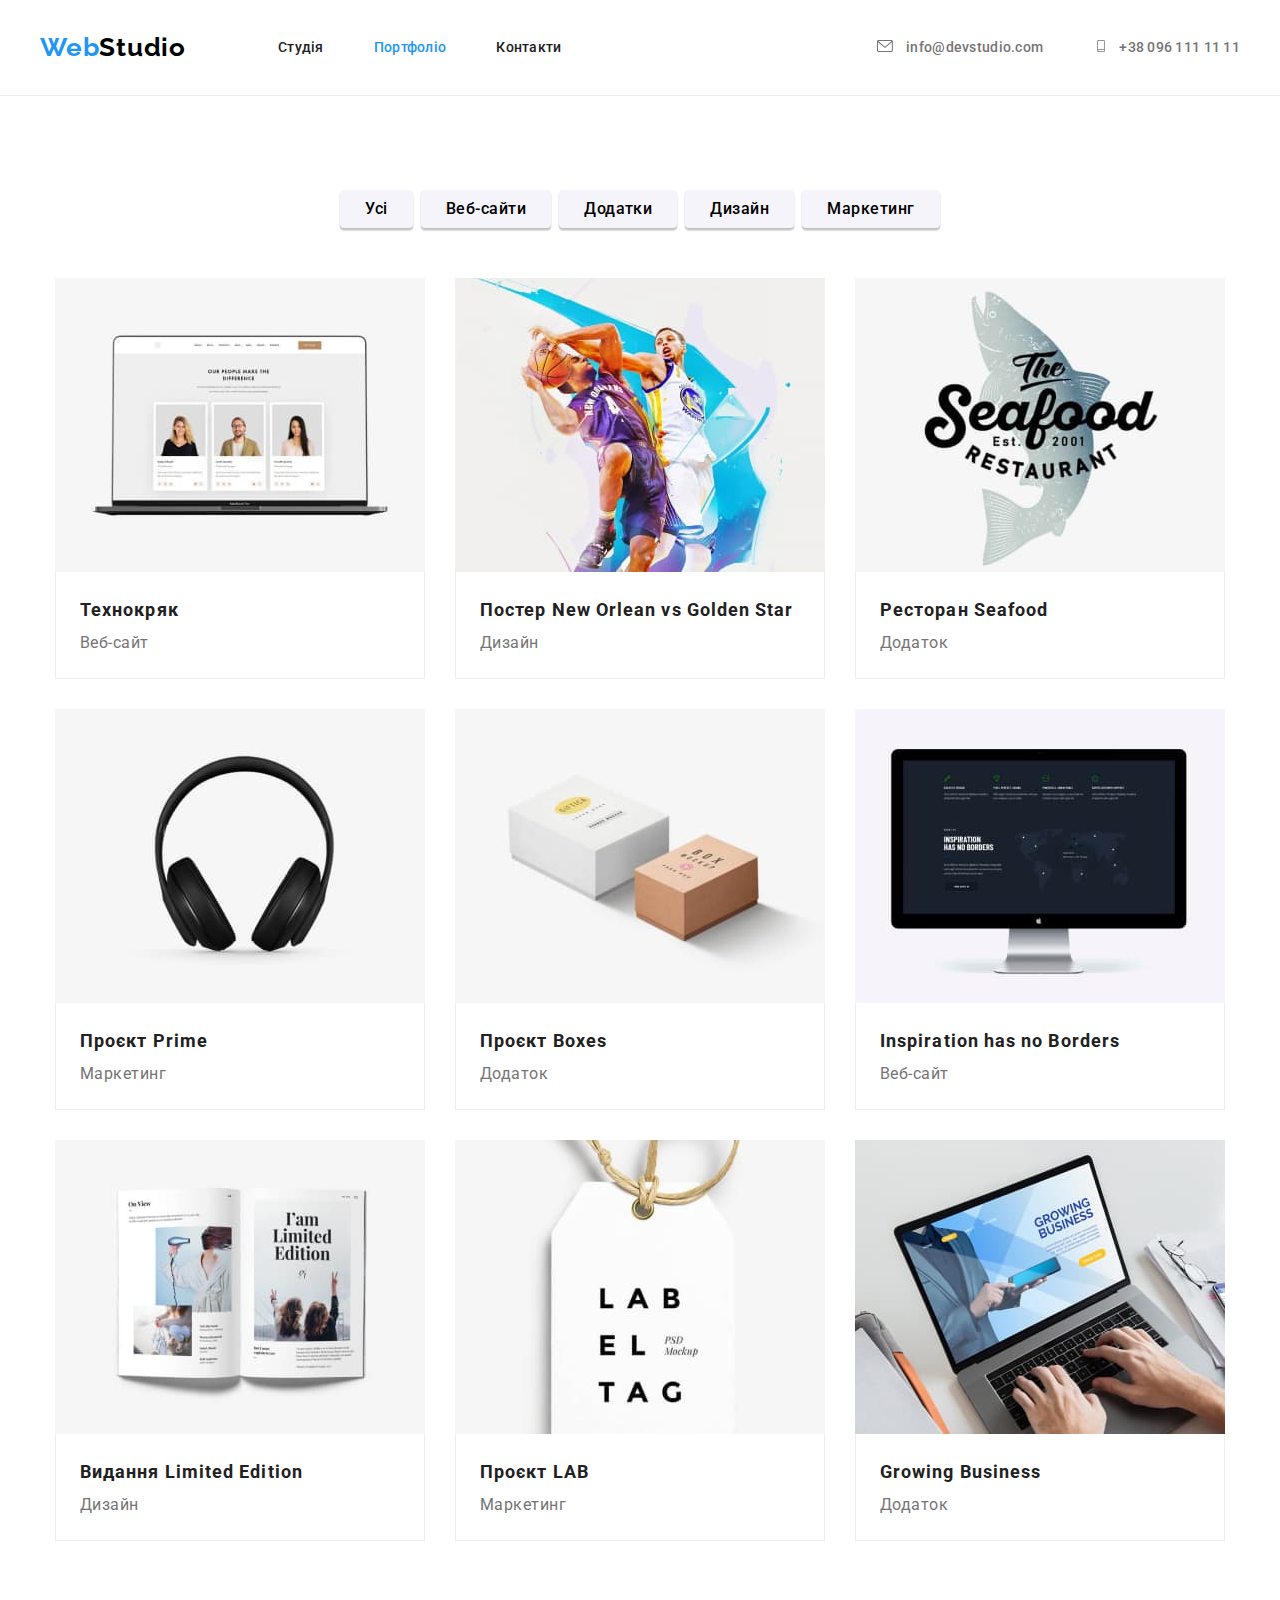
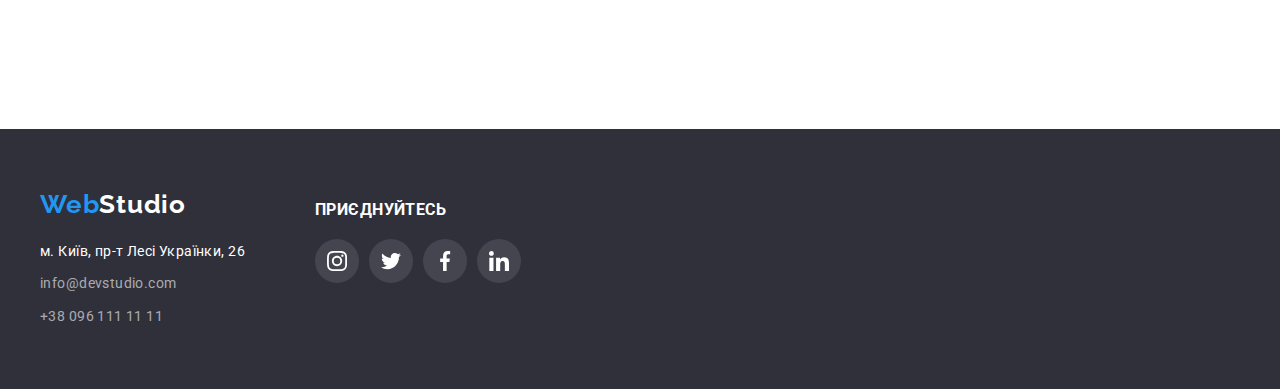
==== portfolio.html @ 9e23d70c "Initial commit" ====
<!DOCTYPE html>
<html lang="uk">
  <head>
    <meta charset="UTF-8" />
    <meta http-equiv="X-UA-Compatible" content="IE=edge" />
    <meta name="viewport" content="width=device-width, initial-scale=1.0" />
    <link 
      rel="stylesheet" 
      href="https://cdnjs.cloudflare.com/ajax/libs/modern-normalize/1.1.0/modern-normalize.min.css 
" 
    />
    <link rel="stylesheet" href="./css/styles.css" />
    <link rel="preconnect" href="https://fonts.googleapis.com" />
    <link rel="preconnect" href="https://fonts.gstatic.com" crossorigin />
    <link
      href="https://fonts.googleapis.com/css2?family=Raleway:wght@700&family=Roboto:wght@400;500;700;900&display=swap"
      rel="stylesheet"
    />
    <title>Студія</title>
  </head>
  <body class="body">
    <header class="header">
      <div class="container header-container">
      <nav class="navigation">
        <a href="/" class="web"><span class="webt">Web</span>Studio</a>
        <ul class="headerlist">
          <li class="nav-item"><a href="./index.html" class="studio ">Студія</a></li>
          <li class="nav-item"><a href="./portfolio.html" class="port current">Портфоліо</a></li>
          <li class="nav-item"><a href="" class="cont">Контакти</a></li>
        </ul>
      </nav>
      <ul class="info">
        <li class="nav-item">
          <a href="mailto:info@devstudio.com" class="mail"
            ><svg class="mail-svg" width="16" height="12">
              <use href="./images/icons.svg#mail"></use>
            </svg> info@devstudio.com</a
          >
        </li>
        <li class="nav-item"><a href="tel:+380961111111" class="tel"><svg class="tel-svg" width="16" height="12">
          <use href="./images/icons.svg#tel"></use>
        </svg>+38 096 111 11 11</a></li>
      </ul>
      </div>
    </header>

    <main>
      <section class="section-port">
        <div class="container port-container">
        <h1 class="port-title">Портфоліо</h1>
        <ul class="port-btns">
          <li><button class="port-btn" type="button">Усі</button></li>
          <li><button class="port-btn" type="button">Веб-сайти</button></li>
          <li><button class="port-btn" type="button">Додатки</button></li>
          <li><button class="port-btn" type="button">Дизайн</button></li>
          <li><button class="port-btn" type="button">Маркетинг</button></li>
        </ul>
        <ul class="port-items">
          <li class="port-item">
            <a href="" class="port-link"
              ><img src="./images/portfolio1.jpg" alt="" width="370" />
              <div class="port-div">
              <h2 class="port-titles">Технокряк</h2>
              <p class="port-text">Веб-сайт</p>
              </div>
            </a>
          </li>
          <li class="port-item">
            <a href="" class="port-link"
              ><img src="./images/portfolio2.jpg" alt="" width="370" />
              <div class="port-div">
              <h2 class="port-titles">Постер New Orlean vs Golden Star</h2>
              <p class="port-text">Дизайн</p>
          </div></a>
          </li>
          <li class="port-item">
            <a href="" class="port-link"
              ><img src="./images/portfolio3.jpg" alt="" width="370" />
              <div class="port-div">
              <h2 class="port-titles">Ресторан Seafood</h2>
              <p class="port-text">Додаток</p>
          </div>
          </a>
          </li>
          <li class="port-item">
            <a href="" class="port-link"
              ><img src="./images/portfolio4.jpg" alt="" width="370" />
              <div class="port-div">
              <h2 class="port-titles">Проєкт Prime</h2>
              <p class="port-text">Маркетинг</p>
              </div>
              </a>
          </li>
          <li class="port-item">
            <a href="" class="port-link"
              ><img src="./images/portfolio5.jpg" alt="" width="370" />
              <div class="port-div">
              <h2 class="port-titles">Проєкт Boxes</h2>
              <p class="port-text">Додаток</p>
          </div>
        </a>
          </li>
          <li class="port-item">
            <a href="" class="port-link"
              ><img src="./images/portfolio6.jpg" alt="" width="370" />
              <div class="port-div">
              <h2 class="port-titles">Inspiration has no Borders</h2>
              <p class="port-text">Веб-сайт</p>
          </div>
        </a>
          </li>
          <li class="port-item">
            <a href="" class="port-link"
              ><img src="./images/portfolio7.jpg" alt="" width="370" />
              <div class="port-div">
              <h2 class="port-titles">Видання Limited Edition</h2>
              <p class="port-text">Дизайн</p>
          </div>
        </a>
          </li>
          <li class="port-item">
            <a href="" class="port-link"
              ><img src="./images/portfolio8.jpg" alt="" width="370" />
              <div class="port-div">
              <h2 class="port-titles">Проєкт LAB</h2>
              <p class="port-text">Маркетинг</p>
          </div>
        </a>
          </li>
          <li class="port-item">
            <a href="" class="port-link"
              ><img src="./images/portfolio9.jpg" alt="" width="370" />
              <div class="port-div">
              <h2 class="port-titles">Growing Business</h2>
              <p class="port-text">Додаток</p>
          </div>
        </a>
          </li>
        </ul>
        </div>
      </section>
    </main>



    <footer class="footer">
      <div class="container footer-container">
      <address class="footer-address">
        <a href="" class="footer-web"><span class="webt">Web</span>Studio</a>
        <ul class="footer-nav">
          <li class="footer-text">
            <a
              href="https://goo.gl/maps/LbcGju75ScbFFyYE7"
              target="_blank"
              rel="noferrer noopenner nofollow"
              class="footer-text"
              >м. Київ, пр-т Лесі Українки, 26</a
            >
          </li>
          <li class="footer-text">
            <a href="mailto:info@devstudio.com" class="footer-mail"
              >info@devstudio.com</a
            >
          </li>
          <li class="footer-text">
            <a href="tel:+380961111111" class="footer-tel">+38 096 111 11 11</a>
          </li>
        </ul>
      </address>
      <div class="footer-cont">
        <h3 class="footer-title">приєднуйтесь</h3>
          <ul class="footer-list">
            <li class="footer-item">
              <a class="footer-link" href="https://www.instagram.com"
              rel="noreferrer nooppener nofollow"
              target="_blank">
                <svg width="20" height="20">
                  <use href="./images/icons.svg#instagram"></use>
                </svg>
              </a>
            </li>
            <li class="footer-item">
              <a class="footer-link" href="https://www.twitter.com"
              rel="noreferrer nooppener nofollow"
              target="_blank">
                <svg width="20" height="20">
                  <use href="./images/icons.svg#twitter"></use>
                </svg>
              </a>
            </li>
            <li class="footer-item">
              <a class="footer-link" href="https://www.facebook.com"
              rel="noreferrer nooppener nofollow"
              target="_blank">
                <svg width="20" height="20">
                  <use href="./images/icons.svg#facebook"></use>
                </svg>
              </a>
            </li>
            <li class="footer-item">
              <a class="footer-link" href="https://www.linkedin.com"
              rel="noreferrer nooppener nofollow"
              target="_blank">
                <svg width="20" height="20">
                  <use href="./images/icons.svg#linkedin"></use>
                </svg>
              </a>
            </li>
          </ul>
        
      </div>
      </div>
    </footer>
  </body>
</html>
---- css/styles.css ----
:root {
  /* Кольори макету */

  --main-clr: #2196f3;
  --dark-grey-clr: #2f303a;
  --light-clr: #f5f5f5;
  --light-grey-clr: #f5f4fa;
  --grey-txt-clr: #757575;
  --dark-txt-clr: #212121;
  --light-txt-clr: #ffffff;
  --foot-grey-clr: rgba(255, 255, 255, 0.6);
  --dark-clr: #000000;
  --btn-clr: #188ce8;
  --icon-color: #afb1b8;

  /* Шрифти макету */

  --main-font: "Roboto", sans-serif;
  --logo-font: "Raleway", sans-serif;
}

h1,
h2,
h3,
h4,
h5,
h6,
p,
ul {
  margin: 0;
}

img {
  display: block;
}

.container {
  width: 1200px;
  padding-left: 15px;
  padding-right: 15px;
  margin: 0 auto;
}

.navigation,
.info {
  display: flex;
  align-items: center;
}

.navigation {
  margin-right: auto;
}

.body {
  font-family: "Roboto", sans-serif;
  color: var(--grey-txt-clr);
  font-size: 14px;
  letter-spacing: 0.03em;
}

.header {
  border-bottom: 1px solid #ececec;
}

.header-container {
  display: flex;
  align-items: center;
  margin-right: auto;
  padding: 32px 0;
}

.webt {
  font-family: var(--logo-font);
  font-weight: 700;
  font-size: 26px;
  line-height: 1.19;
  /* identical to box height */

  letter-spacing: 0.03em;

  color: var(--main-clr);
}

.web {
  font-family: var(--logo-font);
  font-weight: 700;
  font-size: 26px;
  line-height: 1.19;
  /* identical to box height */

  letter-spacing: 0.03em;
  color: var(--dark-clr);
  text-decoration: none;
  margin-right: 92px;
}

.headerlist,
.info {
  list-style: none;
  display: flex;
  gap: 50px;
  padding: 0;
}

.studio,
.port,
.cont,
.mail,
.tel {
  text-decoration: none;
  color: inherit;
  padding: 32px 0;
}

.studio {
  font-weight: 500;
  font-size: 14px;
  line-height: 1.14;
  letter-spacing: 0.02em;
  color: var(--dark-txt-clr);
  text-decoration: none;
}

.studio.current {
  color: var(--main-clr);
}

.studio:hover {
  color: var(--main-clr);
}

.port {
  font-weight: 500;
  font-size: 14px;
  line-height: 1.14;
  letter-spacing: 0.02em;
  color: var(--dark-txt-clr);
  text-decoration: none;
}

.port.current {
  color: var(--main-clr);
}

.port:hover {
  color: var(--main-clr);
}

.cont {
  font-weight: 500;
  font-size: 14px;
  line-height: 1.14;
  letter-spacing: 0.02em;
  color: var(--dark-txt-clr);
  text-decoration: none;
}

.cont:hover {
  color: var(--main-clr);
}

.mail {
  font-weight: 500;
  font-size: 14px;
  line-height: 1.14;
  letter-spacing: 0.02em;
  color: var(--grey-txt-clr);
  text-decoration: none;
  padding: 32px 0;
  fill: var(--grey-txt-clr);
}

.mail:hover {
  color: var(--main-clr);
  fill: var(--main-clr);
}

.mail-svg {
  margin-right: 10px;
}

.tel {
  font-weight: 500;
  font-size: 14px;
  line-height: 1.14;
  letter-spacing: 0.02em;
  color: var(--grey-txt-clr);
  text-decoration: none;
  padding: 32px 0;
  fill: var(--grey-txt-clr);
}

.tel:hover {
  color: var(--main-clr);
  fill: var(--main-clr);
}

.tel-svg {
  margin-right: 10px;
}

.main-info {
  background-color: var(--dark-grey-clr);
  padding-top: 200px;
  padding-bottom: 200px;
  background-image: linear-gradient(
      rgba(47, 48, 58, 0.4),
      rgba(47, 48, 58, 0.4)
    ),
    url(../images/business.jpg);
  background-size: cover;
  background-position: center;
  background-repeat: no-repeat;
  height: 600px;
  width: 1600px;
  margin: 0 auto;
}

.view {
  font-weight: 900;
  font-size: 44px;
  line-height: 1.36;
  /* or 136% */

  text-align: center;
  letter-spacing: 0.06em;
  text-transform: uppercase;
  color: var(--light-txt-clr);
  flex-wrap: wrap;
  width: 696px;
  margin: 0 auto 30px;
}

.main-btn {
  font-weight: 700;
  font-size: 16px;
  line-height: 1.87;
  /* identical to box height, or 188% */

  display: flex;
  align-items: center;
  text-align: center;
  cursor: pointer;
  color: var(--light-txt-clr);
  background-color: var(--main-clr);
  box-shadow: 0px 4px 4px rgba(0, 0, 0, 0.15);
  border-radius: 4px;
  padding: 10px 32px;
  border: transparent;
  width: 216px;
  margin: 0 auto;
}

.main-btn:hover {
  background-color: var(--btn-clr);
}

.benefit-container {
  display: flex;
}

.benefits {
  padding: 94px 0;
}

.benefit-list {
  display: flex;
  gap: 30px;
  padding-left: 0;
}

.our-benefits {
  display: none;
}

.detail {
  height: 120px;
  background-color: var(--light-grey-clr);
  display: flex;
  justify-content: center;
  align-items: center;
  margin-bottom: 30px;
}

.benefits-sum {
  list-style: none;
  width: 270px;
}

.benefits-title {
  font-weight: 700;
  font-size: 14px;
  line-height: 1.14;
  letter-spacing: 0.03em;
  text-transform: uppercase;
  color: var(--dark-txt-clr);
  text-decoration: none;
  margin-bottom: 10px;
}

.benefits-text {
  font-weight: 400;
  font-size: 14px;
  line-height: 1.71;
  /* or 171% */

  letter-spacing: 0.03em;
  color: var(--grey-txt-clr);
  gap: 30px;
}

.images {
  padding-bottom: 94px;
}

.images-container {
  display: flex;
  flex-direction: column;
  justify-content: center;
  align-items: center;
}

.images-title {
  font-weight: 700;
  font-size: 36px;
  line-height: 1.16;
  text-align: center;
  letter-spacing: 0.03em;
  color: var(--dark-txt-clr);
  margin-bottom: 50px;
}

.images-list {
  list-style: none;
  display: flex;
  gap: 30px;
  padding: 0;
}
.team {
  background-color: var(--light-grey-clr);
}

.person-container {
  padding-top: 94px;
  padding-bottom: 94px;
}

.person-list {
  list-style: none;
  display: flex;
  gap: 30px;
  padding: 0;
}

.person-team {
  font-weight: 700;
  font-size: 36px;
  line-height: 1.16;
  text-align: center;
  letter-spacing: 0.03em;
  color: var(--dark-txt-clr);
  margin-bottom: 50px;
}

.person-text {
  background-color: #ffffff;
  box-shadow: 0px 1px 3px rgba(0, 0, 0, 0.12), 0px 1px 1px rgba(0, 0, 0, 0.14),
    0px 2px 1px rgba(0, 0, 0, 0.2);
  border-radius: 0px 0px 4px 4px;
}

.names {
  font-weight: 500;
  font-size: 16px;
  line-height: 1.18;
  /* identical to box height */

  text-align: center;
  letter-spacing: 0.03em;
  color: var(--dark-txt-clr);
  margin-bottom: 10px;
}

.team-text {
  font-weight: 400;
  font-size: 16px;
  line-height: 1.18;
  /* identical to box height */

  text-align: center;
  letter-spacing: 0.03em;
  color: var(--grey-txt-clr);
}

.social-cont {
  padding: 30px 0;
}

.social {
  list-style: none;
  display: flex;
  justify-content: center;
  align-items: center;
  padding: 0;
  gap: 10px;
  margin-top: 16px;
}

.social-item {
}

.social-link {
  width: 44px;
  height: 44px;
  background-color: var(--light-txt-clr);
  border-radius: 50%;
  fill: var(--icon-color);
  display: flex;
  justify-content: center;
  align-items: center;
}

.social-link:hover,
.social-link:focus {
  background-color: var(--main-clr);
  fill: var(--light-txt-clr);
}

.clients {
  padding: 94px 0;
}

.clients-title {
  font-weight: 700;
  font-size: 36px;
  line-height: calc(42 / 36);
  text-align: center;
  letter-spacing: 0.03em;
  margin-bottom: 50px;
  color: var(--dark-txt-clr);
}

.clients-list {
  list-style: none;
  display: flex;
  padding: 0;
  gap: 30px;
}

.clients-cont {
  display: flex;
  justify-content: center;
  align-items: center;
}

.clients-item {
}

.clients-link {
  fill: var(--icon-color);
  width: 170px;
  height: 92px;
  border: 1px solid #afb1b8;
  display: flex;
  justify-content: center;
  align-items: center;
  border-radius: 4px;
}

.clients-link:hover,
.clients-link:focus {
  fill: var(--main-clr);
  border: 1px solid var(--main-clr);
}

.footer-container {
  padding: 60px 0;
  display: flex;
}

.footer-address {
  margin-right: 70px;
}

.footer {
  background-color: var(--dark-grey-clr);
}

.footer-web {
  font-family: var(--logo-font);
  font-weight: 700;
  font-size: 26px;
  line-height: 1.19;
  /* identical to box height */

  letter-spacing: 0.03em;
  color: var(--light-txt-clr);
  text-decoration: none;
  display: inline-block;
  margin-bottom: 20px;
  font-style: normal;
}

.footer-nav {
  list-style: none;
  padding-left: 0;
}

.footer-text {
  font-style: normal;
  font-weight: 400;
  font-size: 14px;
  line-height: 1.71;
  /* or 171% */

  letter-spacing: 0.03em;
  color: var(--light-txt-clr);
  text-decoration: none;
  margin-bottom: 9px;
}

.footer-text:last-child {
  margin-bottom: 0px;
}

.footer-text:hover {
  color: var(--main-clr);
}

.footer-mail {
  font-style: normal;
  font-weight: 400;
  font-size: 14px;
  line-height: 1.71;
  /* or 171% */

  letter-spacing: 0.03em;
  color: var(--foot-grey-clr);
  text-decoration: none;
  display: inline-block;
}

.footer-mail:hover {
  color: var(--main-clr);
}

.footer-tel {
  font-style: normal;
  font-weight: 400;
  font-size: 14px;
  line-height: 1.71;
  /* or 171% */

  letter-spacing: 0.03em;
  color: var(--foot-grey-clr);
  text-decoration: none;
}

.footer-tel:hover {
  color: var(--main-clr);
}

.footer-cont {
}

.footer-title {
  text-transform: uppercase;
  padding-top: 12px;
  color: var(--light-txt-clr);
}

.footer-list {
  list-style: none;
  display: flex;
  padding: 0;
  gap: 10px;
  margin-top: 20px;
}

.footer-item {
}

.footer-link {
  width: 44px;
  height: 44px;
  background-color: rgba(255, 255, 255, 0.1);
  border-radius: 50%;
  display: flex;
  justify-content: center;
  align-items: center;
  fill: var(--light-txt-clr);
}

.footer-link:hover,
.footer-link:focus {
  background-color: var(--main-clr);
  fill: var(--light-txt-clr);
}

.section-port {
  padding-top: 94px;
  padding-bottom: 94px;
}

.port-container {
  display: flex;
  flex-direction: column;
  align-items: center;
}

.port-title {
  display: none;
}

.port-btns {
  list-style: none;
  display: flex;
  gap: 8px;
  padding-left: 0;
  margin-bottom: 50px;
}

.port-btn {
  cursor: pointer;
  background-color: var(--light-grey-clr);
  border: 0;
  font-weight: 500;
  font-size: 16px;
  font-family: inherit;
  line-height: 1.62;
  text-align: center;
  letter-spacing: 0.03em;
  border: transparent;
  border-radius: 4px;
  padding: 6px 25px;
  box-shadow: 0px 3px 1px rgba(0, 0, 0, 0.1), 0px 1px 2px rgba(0, 0, 0, 0.08),
    0px 2px 2px rgba(0, 0, 0, 0.12);
}

.port-btn:hover,
.port-btn:focus {
  background-color: var(--main-clr);
  color: var(--light-txt-clr);
}

.port-items {
  display: flex;
  flex-wrap: wrap;
  gap: 30px;
  padding: 0 0 94px;
}

.port-div {
  padding: 20px 24px;
  border-right: 1px solid #eeeeee;
  border-left: 1px solid #eeeeee;
  border-bottom: 1px solid #eeeeee;
}

.port-item {
  background-color: #ffffff;
  border: 0 solid #eeeeee;
  list-style: none;
  width: calc((100% - 60px) / 3);
  padding: 0;
}

.port-link:hover,
.port-link:focus {
  box-shadow: 0px 1px 1px rgba(0, 0, 0, 0.12), 0px 4px 4px rgba(0, 0, 0, 0.06),
    1px 4px 6px rgba(0, 0, 0, 0.16);
}

.port-link {
  display: block;
  text-decoration: none;
  color: var(--dark-txt-clr);
  width: 370px;
}

.port-titles {
  font-weight: 700;
  font-size: 18px;
  line-height: 2;
  letter-spacing: 0.06em;
}

.port-text {
  font-size: 16px;
  line-height: 1.87;
  letter-spacing: 0.03em;
  color: var(--grey-txt-clr);
}
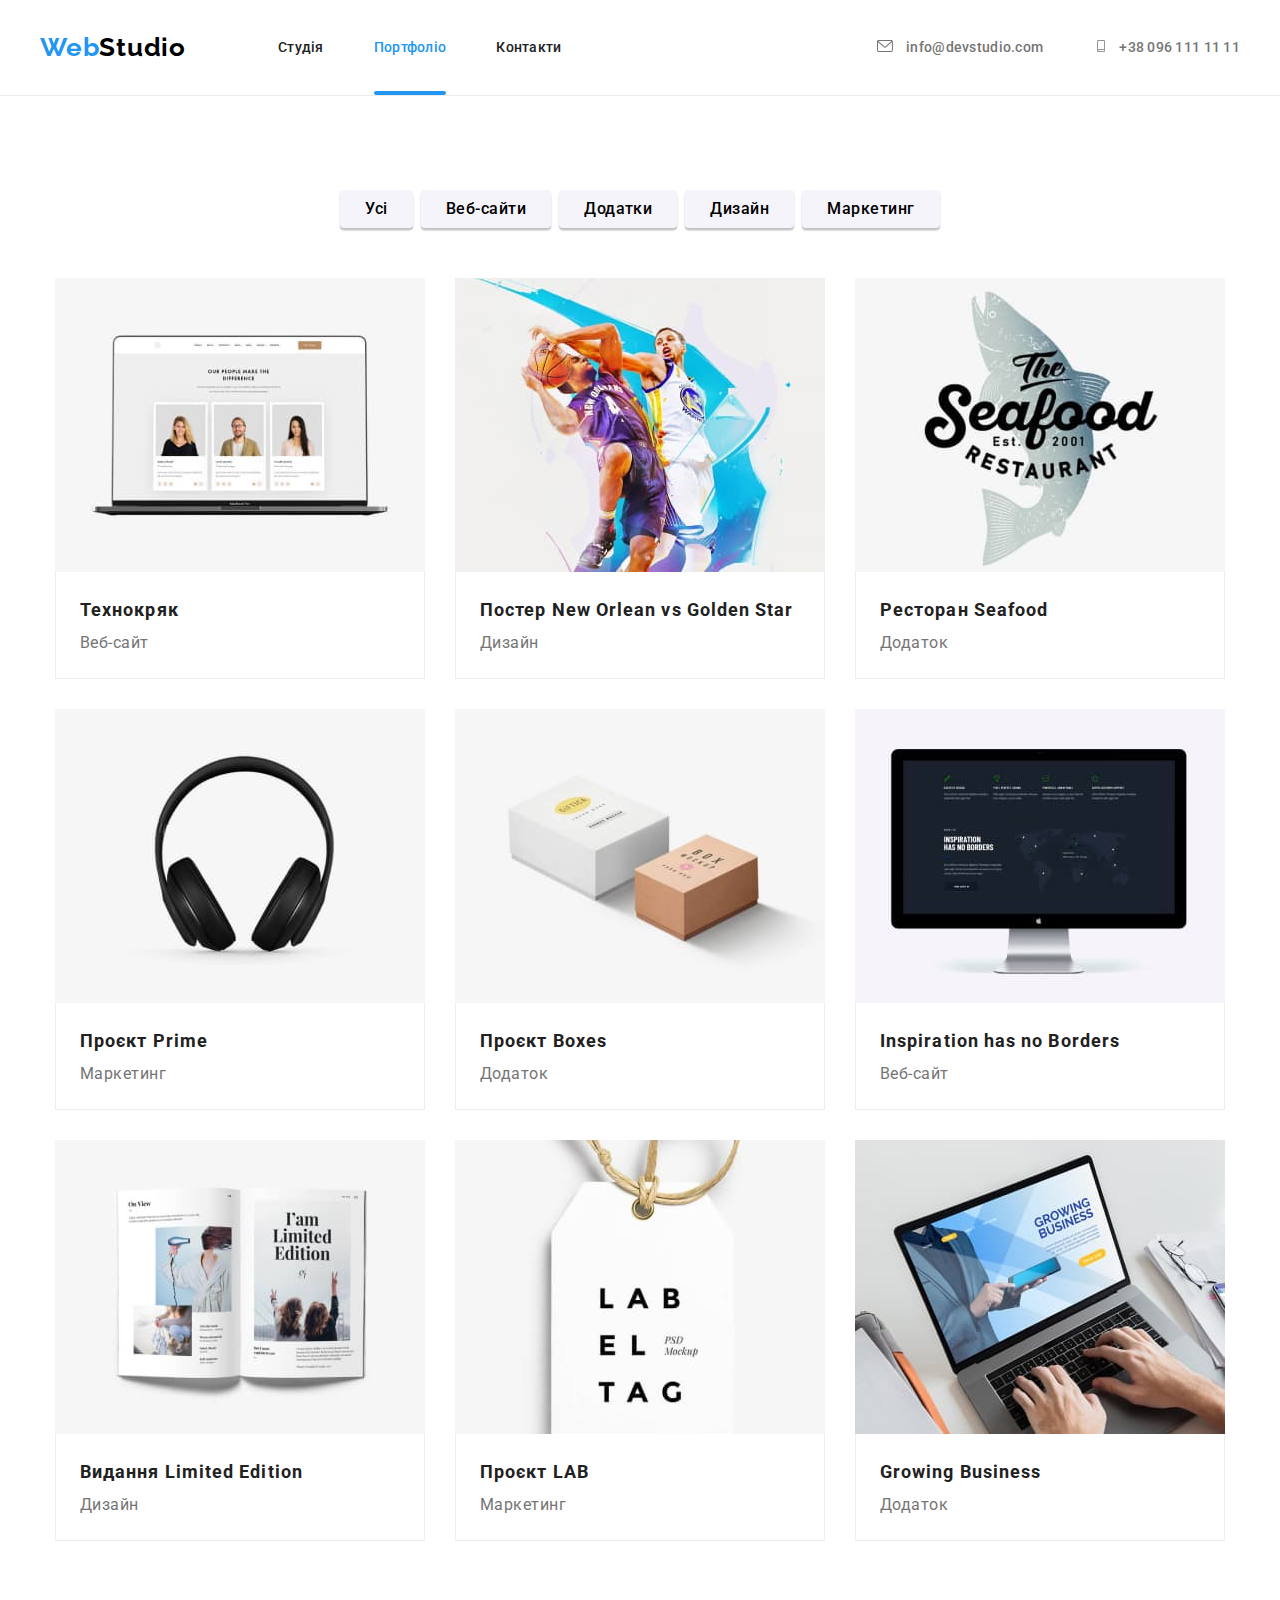
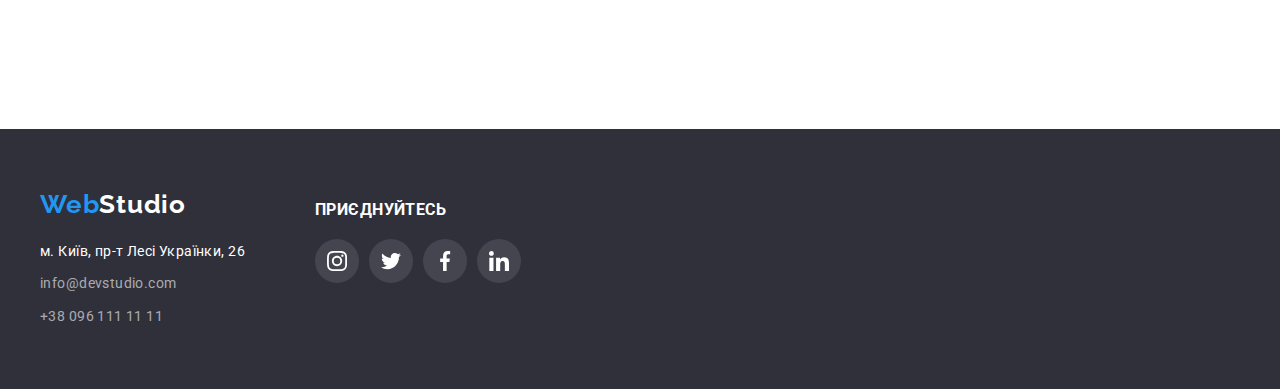
==== commit 51e7036b: "виконано ДЗ" ====
--- a/portfolio.html
+++ b/portfolio.html
@@ -57,8 +57,12 @@
         </ul>
         <ul class="port-items">
           <li class="port-item">
+            <div class="thumb-port">
             <a href="" class="port-link"
               ><img src="./images/portfolio1.jpg" alt="" width="370" />
+              <div class="port-overlay"><p class="overlay-text">Ресурс пропонує комплексні пропозиції з різним рівнем функціоналу та сервісів. Все це дозволить відвідувачу отримати вичерпні відомості про компанію чи приватну особу.
+</p></div>
+              </div>
               <div class="port-div">
               <h2 class="port-titles">Технокряк</h2>
               <p class="port-text">Веб-сайт</p>
@@ -66,16 +70,24 @@
             </a>
           </li>
           <li class="port-item">
+          <div class="thumb-port">
             <a href="" class="port-link"
               ><img src="./images/portfolio2.jpg" alt="" width="370" />
+              <div class="port-overlay"><p class="overlay-text">Ресурс пропонує комплексні пропозиції з різним рівнем функціоналу та сервісів. Все це дозволить відвідувачу отримати вичерпні відомості про компанію чи приватну особу.
+</p></div>
+</div>
               <div class="port-div">
               <h2 class="port-titles">Постер New Orlean vs Golden Star</h2>
               <p class="port-text">Дизайн</p>
           </div></a>
           </li>
           <li class="port-item">
+                        <div class="thumb-port">
             <a href="" class="port-link"
               ><img src="./images/portfolio3.jpg" alt="" width="370" />
+              <div class="port-overlay"><p class="overlay-text">Ресурс пропонує комплексні пропозиції з різним рівнем функціоналу та сервісів. Все це дозволить відвідувачу отримати вичерпні відомості про компанію чи приватну особу.
+</p></div>
+</div>
               <div class="port-div">
               <h2 class="port-titles">Ресторан Seafood</h2>
               <p class="port-text">Додаток</p>
@@ -83,8 +95,12 @@
           </a>
           </li>
           <li class="port-item">
+                        <div class="thumb-port">
             <a href="" class="port-link"
               ><img src="./images/portfolio4.jpg" alt="" width="370" />
+              <div class="port-overlay"><p class="overlay-text">Ресурс пропонує комплексні пропозиції з різним рівнем функціоналу та сервісів. Все це дозволить відвідувачу отримати вичерпні відомості про компанію чи приватну особу.
+</p></div>
+</div>
               <div class="port-div">
               <h2 class="port-titles">Проєкт Prime</h2>
               <p class="port-text">Маркетинг</p>
@@ -92,8 +108,12 @@
               </a>
           </li>
           <li class="port-item">
+                        <div class="thumb-port">
             <a href="" class="port-link"
               ><img src="./images/portfolio5.jpg" alt="" width="370" />
+              <div class="port-overlay"><p class="overlay-text">Ресурс пропонує комплексні пропозиції з різним рівнем функціоналу та сервісів. Все це дозволить відвідувачу отримати вичерпні відомості про компанію чи приватну особу.
+</p></div>
+</div>
               <div class="port-div">
               <h2 class="port-titles">Проєкт Boxes</h2>
               <p class="port-text">Додаток</p>
@@ -101,8 +121,12 @@
         </a>
           </li>
           <li class="port-item">
+                        <div class="thumb-port">
             <a href="" class="port-link"
               ><img src="./images/portfolio6.jpg" alt="" width="370" />
+              <div class="port-overlay"><p class="overlay-text">Ресурс пропонує комплексні пропозиції з різним рівнем функціоналу та сервісів. Все це дозволить відвідувачу отримати вичерпні відомості про компанію чи приватну особу.
+</p></div>
+</div>
               <div class="port-div">
               <h2 class="port-titles">Inspiration has no Borders</h2>
               <p class="port-text">Веб-сайт</p>
@@ -110,8 +134,12 @@
         </a>
           </li>
           <li class="port-item">
+                        <div class="thumb-port">
             <a href="" class="port-link"
               ><img src="./images/portfolio7.jpg" alt="" width="370" />
+              <div class="port-overlay"><p class="overlay-text">Ресурс пропонує комплексні пропозиції з різним рівнем функціоналу та сервісів. Все це дозволить відвідувачу отримати вичерпні відомості про компанію чи приватну особу.
+</p></div>
+</div>
               <div class="port-div">
               <h2 class="port-titles">Видання Limited Edition</h2>
               <p class="port-text">Дизайн</p>
@@ -119,8 +147,12 @@
         </a>
           </li>
           <li class="port-item">
+                        <div class="thumb-port">
             <a href="" class="port-link"
               ><img src="./images/portfolio8.jpg" alt="" width="370" />
+              <div class="port-overlay"><p class="overlay-text">Ресурс пропонує комплексні пропозиції з різним рівнем функціоналу та сервісів. Все це дозволить відвідувачу отримати вичерпні відомості про компанію чи приватну особу.
+</p></div>
+</div>
               <div class="port-div">
               <h2 class="port-titles">Проєкт LAB</h2>
               <p class="port-text">Маркетинг</p>
@@ -128,11 +160,16 @@
         </a>
           </li>
           <li class="port-item">
+                        <div class="thumb-port">
             <a href="" class="port-link"
               ><img src="./images/portfolio9.jpg" alt="" width="370" />
+              <div class="port-overlay"><p class="overlay-text">Ресурс пропонує комплексні пропозиції з різним рівнем функціоналу та сервісів. Все це дозволить відвідувачу отримати вичерпні відомості про компанію чи приватну особу.
+</p></div>
+</div>
               <div class="port-div">
               <h2 class="port-titles">Growing Business</h2>
               <p class="port-text">Додаток</p>
+              </div>
           </div>
         </a>
           </li>
--- a/css/styles.css
+++ b/css/styles.css
@@ -119,13 +119,30 @@
   letter-spacing: 0.02em;
   color: var(--dark-txt-clr);
   text-decoration: none;
+  position: relative;
+
+  transition-property: color;
+  transition-duration: 250ms;
+  transition-timing-function: cubic-bezier(0.4, 0, 0.2, 1);
 }
 
 .studio.current {
   color: var(--main-clr);
 }
 
-.studio:hover {
+.studio.current::after {
+  content: "";
+  position: absolute;
+  width: 100%;
+  height: 4px;
+  left: 0;
+  bottom: -8px;
+  background-color: var(--main-clr);
+  border-radius: 2px;
+}
+
+.studio:hover,
+.studio:focus {
   color: var(--main-clr);
 }
 
@@ -136,10 +153,26 @@
   letter-spacing: 0.02em;
   color: var(--dark-txt-clr);
   text-decoration: none;
+  position: relative;
+
+  transition-property: color;
+  transition-duration: 250ms;
+  transition-timing-function: cubic-bezier(0.4, 0, 0.2, 1);
 }
 
 .port.current {
   color: var(--main-clr);
+}
+
+.port.current::after {
+  content: "";
+  position: absolute;
+  width: 100%;
+  height: 4px;
+  left: 0;
+  bottom: -8px;
+  background-color: var(--main-clr);
+  border-radius: 2px;
 }
 
 .port:hover {
@@ -153,6 +186,10 @@
   letter-spacing: 0.02em;
   color: var(--dark-txt-clr);
   text-decoration: none;
+
+  transition-property: color;
+  transition-duration: 250ms;
+  transition-timing-function: cubic-bezier(0.4, 0, 0.2, 1);
 }
 
 .cont:hover {
@@ -168,6 +205,10 @@
   text-decoration: none;
   padding: 32px 0;
   fill: var(--grey-txt-clr);
+
+  transition-property: color, fill;
+  transition-duration: 250ms;
+  transition-timing-function: cubic-bezier(0.4, 0, 0.2, 1);
 }
 
 .mail:hover {
@@ -188,6 +229,10 @@
   text-decoration: none;
   padding: 32px 0;
   fill: var(--grey-txt-clr);
+
+  transition-property: color, fill;
+  transition-duration: 250ms;
+  transition-timing-function: cubic-bezier(0.4, 0, 0.2, 1);
 }
 
 .tel:hover {
@@ -249,6 +294,10 @@
   border: transparent;
   width: 216px;
   margin: 0 auto;
+
+  transition-property: background-color;
+  transition-duration: 250ms;
+  transition-timing-function: cubic-bezier(0.4, 0, 0.2, 1);
 }
 
 .main-btn:hover {
@@ -318,6 +367,33 @@
   flex-direction: column;
   justify-content: center;
   align-items: center;
+}
+
+.thumb-images {
+  position: relative;
+}
+
+.images-overlay {
+  position: absolute;
+  width: 100%;
+  height: 70px;
+  display: flex;
+  justify-content: center;
+  align-items: center;
+  color: var(--light-txt-clr);
+  size: 70px;
+  bottom: 0;
+  left: 0;
+  background-color: rgba(47, 48, 58, 0.8);
+}
+
+.images-text {
+  font-weight: 700;
+  font-size: 14px;
+  line-height: 16px;
+  text-align: center;
+  letter-spacing: 0.03em;
+  text-transform: uppercase;
 }
 
 .images-title {
@@ -418,6 +494,10 @@
   display: flex;
   justify-content: center;
   align-items: center;
+
+  transition-property: background-color, fill;
+  transition-duration: 250ms;
+  transition-timing-function: cubic-bezier(0.4, 0, 0.2, 1);
 }
 
 .social-link:hover,
@@ -465,6 +545,10 @@
   justify-content: center;
   align-items: center;
   border-radius: 4px;
+
+  transition-property: fill, border;
+  transition-duration: 250ms;
+  transition-timing-function: cubic-bezier(0.4, 0, 0.2, 1);
 }
 
 .clients-link:hover,
@@ -517,6 +601,10 @@
   color: var(--light-txt-clr);
   text-decoration: none;
   margin-bottom: 9px;
+
+  transition-property: color;
+  transition-duration: 250ms;
+  transition-timing-function: cubic-bezier(0.4, 0, 0.2, 1);
 }
 
 .footer-text:last-child {
@@ -538,6 +626,10 @@
   color: var(--foot-grey-clr);
   text-decoration: none;
   display: inline-block;
+
+  transition-property: color;
+  transition-duration: 250ms;
+  transition-timing-function: cubic-bezier(0.4, 0, 0.2, 1);
 }
 
 .footer-mail:hover {
@@ -554,6 +646,10 @@
   letter-spacing: 0.03em;
   color: var(--foot-grey-clr);
   text-decoration: none;
+
+  transition-property: color;
+  transition-duration: 250ms;
+  transition-timing-function: cubic-bezier(0.4, 0, 0.2, 1);
 }
 
 .footer-tel:hover {
@@ -589,6 +685,10 @@
   justify-content: center;
   align-items: center;
   fill: var(--light-txt-clr);
+
+  transition-property: background-color, fill;
+  transition-duration: 250ms;
+  transition-timing-function: cubic-bezier(0.4, 0, 0.2, 1);
 }
 
 .footer-link:hover,
@@ -635,6 +735,10 @@
   padding: 6px 25px;
   box-shadow: 0px 3px 1px rgba(0, 0, 0, 0.1), 0px 1px 2px rgba(0, 0, 0, 0.08),
     0px 2px 2px rgba(0, 0, 0, 0.12);
+
+  transition-property: background-color, color;
+  transition-duration: 250ms;
+  transition-timing-function: cubic-bezier(0.4, 0, 0.2, 1);
 }
 
 .port-btn:hover,
@@ -676,6 +780,47 @@
   text-decoration: none;
   color: var(--dark-txt-clr);
   width: 370px;
+  transition-property: box-shadow;
+  transition-duration: 250ms;
+  transition-timing-function: cubic-bezier(0.4, 0, 0.2, 1);
+}
+
+.thumb-port {
+  position: relative;
+  overflow: hidden;
+}
+
+.port-link:hover .port-overlay,
+.port-link:focus .port-overlay {
+  transform: translateY(0);
+}
+
+.port-overlay {
+  position: absolute;
+  padding: 0 24px;
+  width: 100%;
+  height: 100%;
+  color: var(--light-txt-clr);
+  top: 0;
+  left: 0;
+  transform: translateY(100%);
+  display: flex;
+  justify-content: center;
+  align-items: center;
+  background-color: rgba(33, 150, 243, 0.9);
+  transition-property: transform;
+  transition-duration: 250ms;
+  transition-timing-function: cubic-bezier(0.4, 0, 0.2, 1);
+}
+
+.overlay-text {
+  font-weight: 400;
+  font-size: 18px;
+  line-height: 28px;
+  /* or 156% */
+
+  letter-spacing: 0.03em;
+  color: var(--light-txt-clr);
 }
 
 .port-titles {
@@ -691,3 +836,48 @@
   letter-spacing: 0.03em;
   color: var(--grey-txt-clr);
 }
+
+.vector {
+  width: 100%;
+  height: 100%;
+  position: fixed;
+  top: 0;
+  left: 0;
+  background-color: rgba(0, 0, 0, 0.2);
+  z-index: 1000;
+  transition-property: visibility, opacity;
+  transition-duration: 250ms;
+  transition-timing-function: cubic-bezier(0.4, 0, 0.2, 1);
+}
+
+.vector-btn {
+  position: absolute;
+  width: 30px;
+  height: 30px;
+  top: 8px;
+  right: 8px;
+  display: flex;
+  justify-content: center;
+  align-items: center;
+  border-radius: 50%;
+  cursor: pointer;
+  border: 1px solid rgba(0, 0, 0, 0.1);
+  background-color: var(--light-txt-clr);
+}
+
+.vector.is-hidden {
+  opacity: 0;
+  pointer-events: none;
+  visibility: hidden;
+}
+
+.vectored {
+  position: absolute; 
+    top: 50%; 
+    left: 50%; 
+    transform: translate(-50%, -50%); 
+    border-radius: 4px; 
+    width: 528px; 
+    height: 581px; 
+    background-color: var(--light-txt-clr);
+}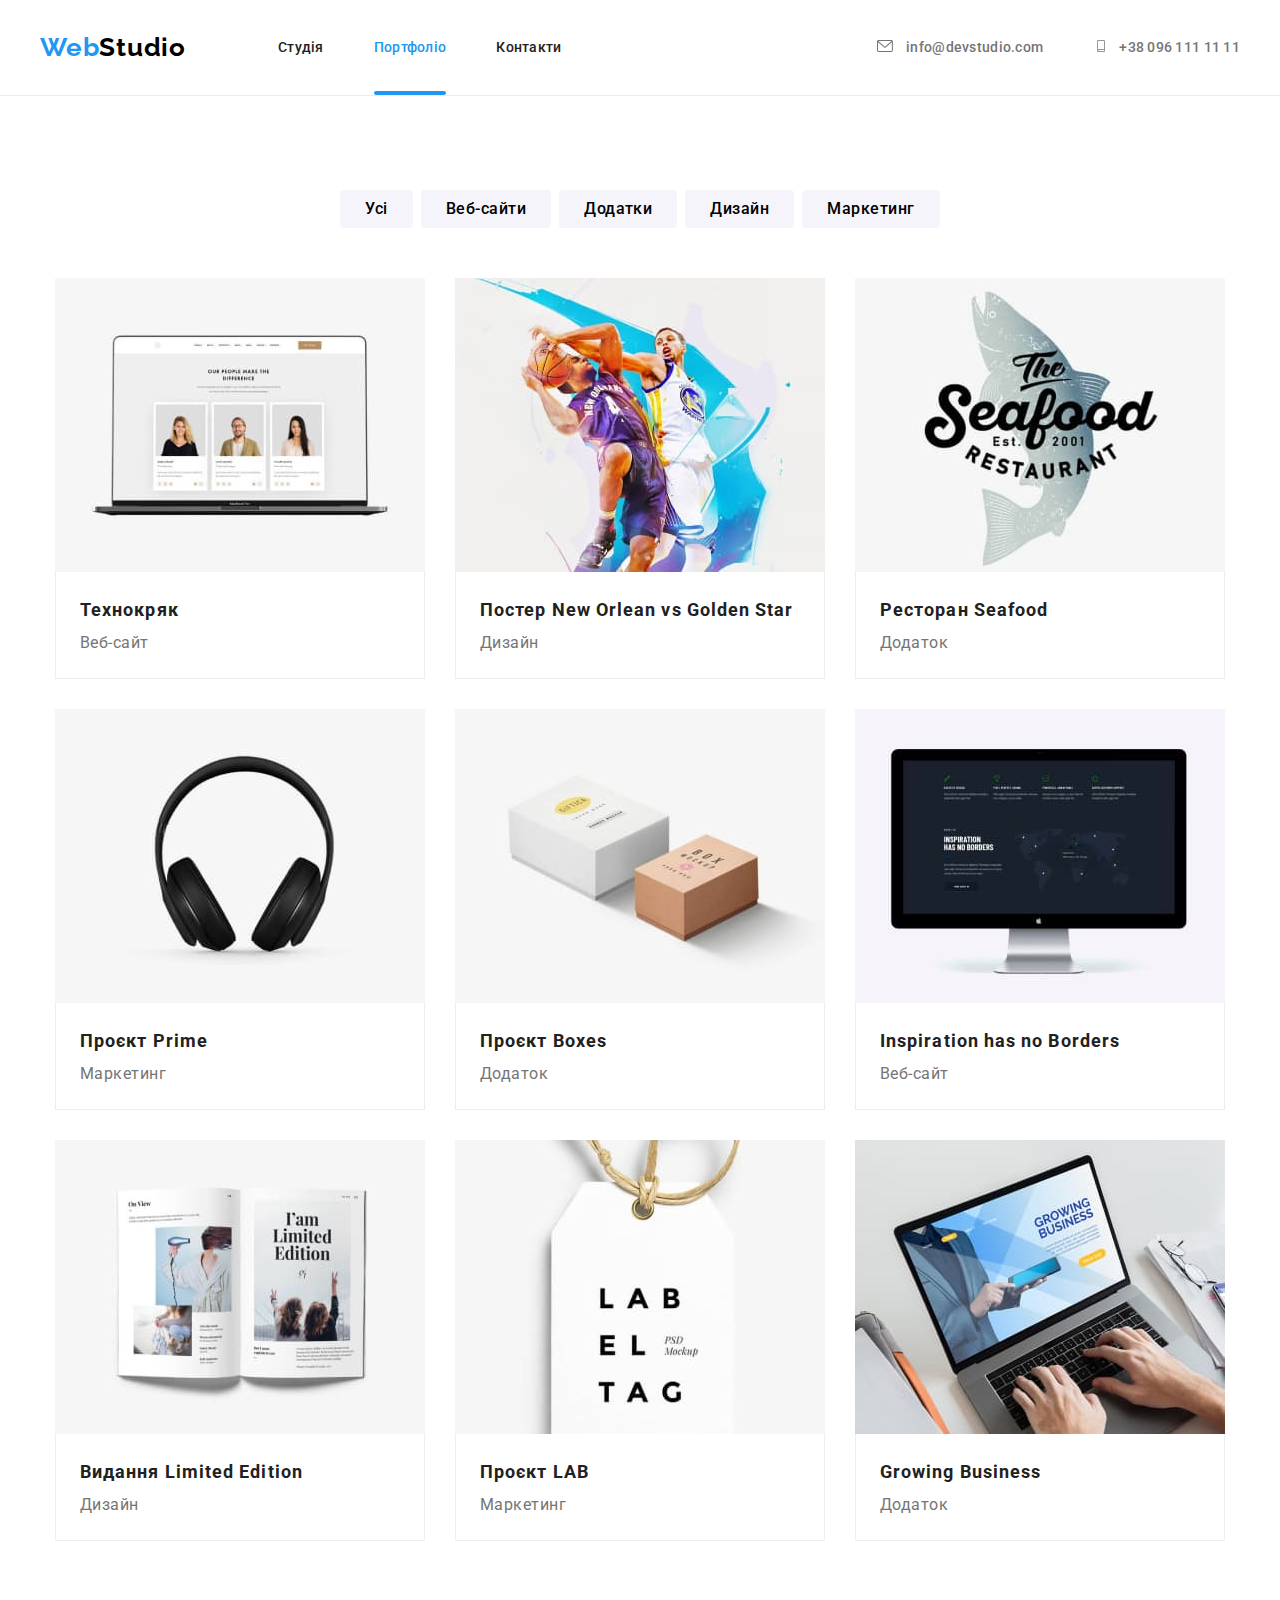
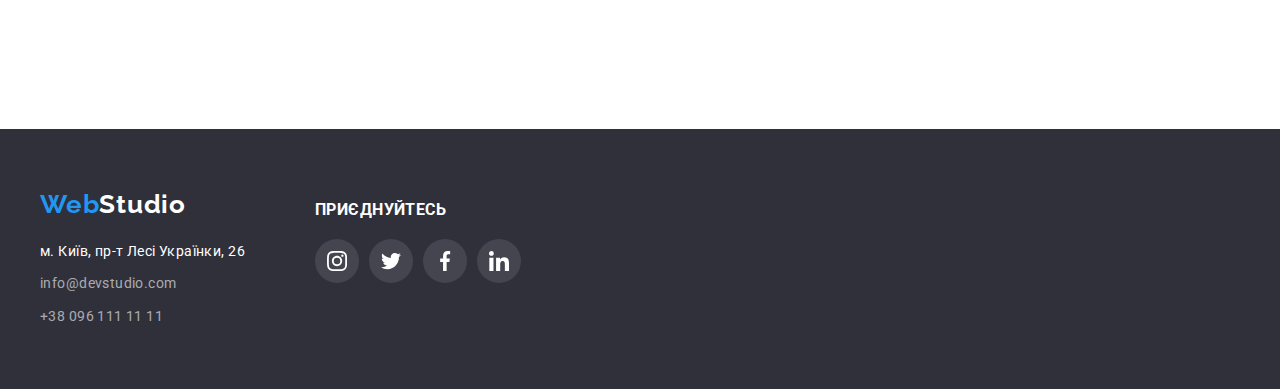
==== commit bfd06f38: "виконано роботу над помилками!" ====
--- a/portfolio.html
+++ b/portfolio.html
@@ -57,9 +57,9 @@
         </ul>
         <ul class="port-items">
           <li class="port-item">
+                        <a href="" class="port-link">
             <div class="thumb-port">
-            <a href="" class="port-link"
-              ><img src="./images/portfolio1.jpg" alt="" width="370" />
+              <img src="./images/portfolio1.jpg" alt="" width="370" />
               <div class="port-overlay"><p class="overlay-text">Ресурс пропонує комплексні пропозиції з різним рівнем функціоналу та сервісів. Все це дозволить відвідувачу отримати вичерпні відомості про компанію чи приватну особу.
 </p></div>
               </div>
@@ -70,9 +70,9 @@
             </a>
           </li>
           <li class="port-item">
+                        <a href="" class="port-link">
           <div class="thumb-port">
-            <a href="" class="port-link"
-              ><img src="./images/portfolio2.jpg" alt="" width="370" />
+              <img src="./images/portfolio2.jpg" alt="" width="370" />
               <div class="port-overlay"><p class="overlay-text">Ресурс пропонує комплексні пропозиції з різним рівнем функціоналу та сервісів. Все це дозволить відвідувачу отримати вичерпні відомості про компанію чи приватну особу.
 </p></div>
 </div>
@@ -82,9 +82,9 @@
           </div></a>
           </li>
           <li class="port-item">
-                        <div class="thumb-port">
-            <a href="" class="port-link"
-              ><img src="./images/portfolio3.jpg" alt="" width="370" />
+                        <a href="" class="port-link">
+                        <div class="thumb-port">
+              <img src="./images/portfolio3.jpg" alt="" width="370" />
               <div class="port-overlay"><p class="overlay-text">Ресурс пропонує комплексні пропозиції з різним рівнем функціоналу та сервісів. Все це дозволить відвідувачу отримати вичерпні відомості про компанію чи приватну особу.
 </p></div>
 </div>
@@ -95,9 +95,9 @@
           </a>
           </li>
           <li class="port-item">
-                        <div class="thumb-port">
-            <a href="" class="port-link"
-              ><img src="./images/portfolio4.jpg" alt="" width="370" />
+                        <a href="" class="port-link">
+                        <div class="thumb-port">
+              <img src="./images/portfolio4.jpg" alt="" width="370" />
               <div class="port-overlay"><p class="overlay-text">Ресурс пропонує комплексні пропозиції з різним рівнем функціоналу та сервісів. Все це дозволить відвідувачу отримати вичерпні відомості про компанію чи приватну особу.
 </p></div>
 </div>
@@ -108,9 +108,9 @@
               </a>
           </li>
           <li class="port-item">
-                        <div class="thumb-port">
-            <a href="" class="port-link"
-              ><img src="./images/portfolio5.jpg" alt="" width="370" />
+                        <a href="" class="port-link">
+                        <div class="thumb-port">
+              <img src="./images/portfolio5.jpg" alt="" width="370" />
               <div class="port-overlay"><p class="overlay-text">Ресурс пропонує комплексні пропозиції з різним рівнем функціоналу та сервісів. Все це дозволить відвідувачу отримати вичерпні відомості про компанію чи приватну особу.
 </p></div>
 </div>
@@ -121,9 +121,9 @@
         </a>
           </li>
           <li class="port-item">
-                        <div class="thumb-port">
-            <a href="" class="port-link"
-              ><img src="./images/portfolio6.jpg" alt="" width="370" />
+                        <a href="" class="port-link">
+                        <div class="thumb-port">
+              <img src="./images/portfolio6.jpg" alt="" width="370" />
               <div class="port-overlay"><p class="overlay-text">Ресурс пропонує комплексні пропозиції з різним рівнем функціоналу та сервісів. Все це дозволить відвідувачу отримати вичерпні відомості про компанію чи приватну особу.
 </p></div>
 </div>
@@ -134,9 +134,9 @@
         </a>
           </li>
           <li class="port-item">
-                        <div class="thumb-port">
-            <a href="" class="port-link"
-              ><img src="./images/portfolio7.jpg" alt="" width="370" />
+                        <a href="" class="port-link">
+                        <div class="thumb-port">
+              <img src="./images/portfolio7.jpg" alt="" width="370" />
               <div class="port-overlay"><p class="overlay-text">Ресурс пропонує комплексні пропозиції з різним рівнем функціоналу та сервісів. Все це дозволить відвідувачу отримати вичерпні відомості про компанію чи приватну особу.
 </p></div>
 </div>
@@ -147,9 +147,9 @@
         </a>
           </li>
           <li class="port-item">
-                        <div class="thumb-port">
-            <a href="" class="port-link"
-              ><img src="./images/portfolio8.jpg" alt="" width="370" />
+                        <a href="" class="port-link">
+                        <div class="thumb-port">
+              <img src="./images/portfolio8.jpg" alt="" width="370" />
               <div class="port-overlay"><p class="overlay-text">Ресурс пропонує комплексні пропозиції з різним рівнем функціоналу та сервісів. Все це дозволить відвідувачу отримати вичерпні відомості про компанію чи приватну особу.
 </p></div>
 </div>
@@ -160,9 +160,9 @@
         </a>
           </li>
           <li class="port-item">
-                        <div class="thumb-port">
-            <a href="" class="port-link"
-              ><img src="./images/portfolio9.jpg" alt="" width="370" />
+                        <a href="" class="port-link">
+                        <div class="thumb-port">
+              <img src="./images/portfolio9.jpg" alt="" width="370" />
               <div class="port-overlay"><p class="overlay-text">Ресурс пропонує комплексні пропозиції з різним рівнем функціоналу та сервісів. Все це дозволить відвідувачу отримати вичерпні відомості про компанію чи приватну особу.
 </p></div>
 </div>
--- a/css/styles.css
+++ b/css/styles.css
@@ -546,9 +546,8 @@
   align-items: center;
   border-radius: 4px;
 
-  transition-property: fill, border;
-  transition-duration: 250ms;
-  transition-timing-function: cubic-bezier(0.4, 0, 0.2, 1);
+  transition: fill 250ms cubic-bezier(0.4, 0, 0.2, 1),
+    border 250ms cubic-bezier(0.4, 0, 0.2, 1);
 }
 
 .clients-link:hover,
@@ -733,18 +732,19 @@
   border: transparent;
   border-radius: 4px;
   padding: 6px 25px;
-  box-shadow: 0px 3px 1px rgba(0, 0, 0, 0.1), 0px 1px 2px rgba(0, 0, 0, 0.08),
-    0px 2px 2px rgba(0, 0, 0, 0.12);
-
-  transition-property: background-color, color;
-  transition-duration: 250ms;
-  transition-timing-function: cubic-bezier(0.4, 0, 0.2, 1);
+
+  transition: color 250ms cubic-bezier(0.4, 0, 0.2, 1),
+    background-color 250ms cubic-bezier(0.4, 0, 0.2, 1),
+    box-shadow 250ms cubic-bezier(0.4, 0, 0.2, 1);
 }
 
 .port-btn:hover,
 .port-btn:focus {
   background-color: var(--main-clr);
   color: var(--light-txt-clr);
+  box-shadow: 0px 3px 1px rgba(0, 0, 0, 0.1), 0px 1px 2px rgba(0, 0, 0, 0.08),
+    0px 2px 2px rgba(0, 0, 0, 0.12);
+  border: none;
 }
 
 .port-items {
@@ -780,9 +780,7 @@
   text-decoration: none;
   color: var(--dark-txt-clr);
   width: 370px;
-  transition-property: box-shadow;
-  transition-duration: 250ms;
-  transition-timing-function: cubic-bezier(0.4, 0, 0.2, 1);
+  transition: box-shadow 250ms  cubic-bezier(0.4, 0, 0.2, 1);
 }
 
 .thumb-port {
@@ -872,12 +870,12 @@
 }
 
 .vectored {
-  position: absolute; 
-    top: 50%; 
-    left: 50%; 
-    transform: translate(-50%, -50%); 
-    border-radius: 4px; 
-    width: 528px; 
-    height: 581px; 
-    background-color: var(--light-txt-clr);
-}+  position: absolute;
+  top: 50%;
+  left: 50%;
+  transform: translate(-50%, -50%);
+  border-radius: 4px;
+  width: 528px;
+  height: 581px;
+  background-color: var(--light-txt-clr);
+}
